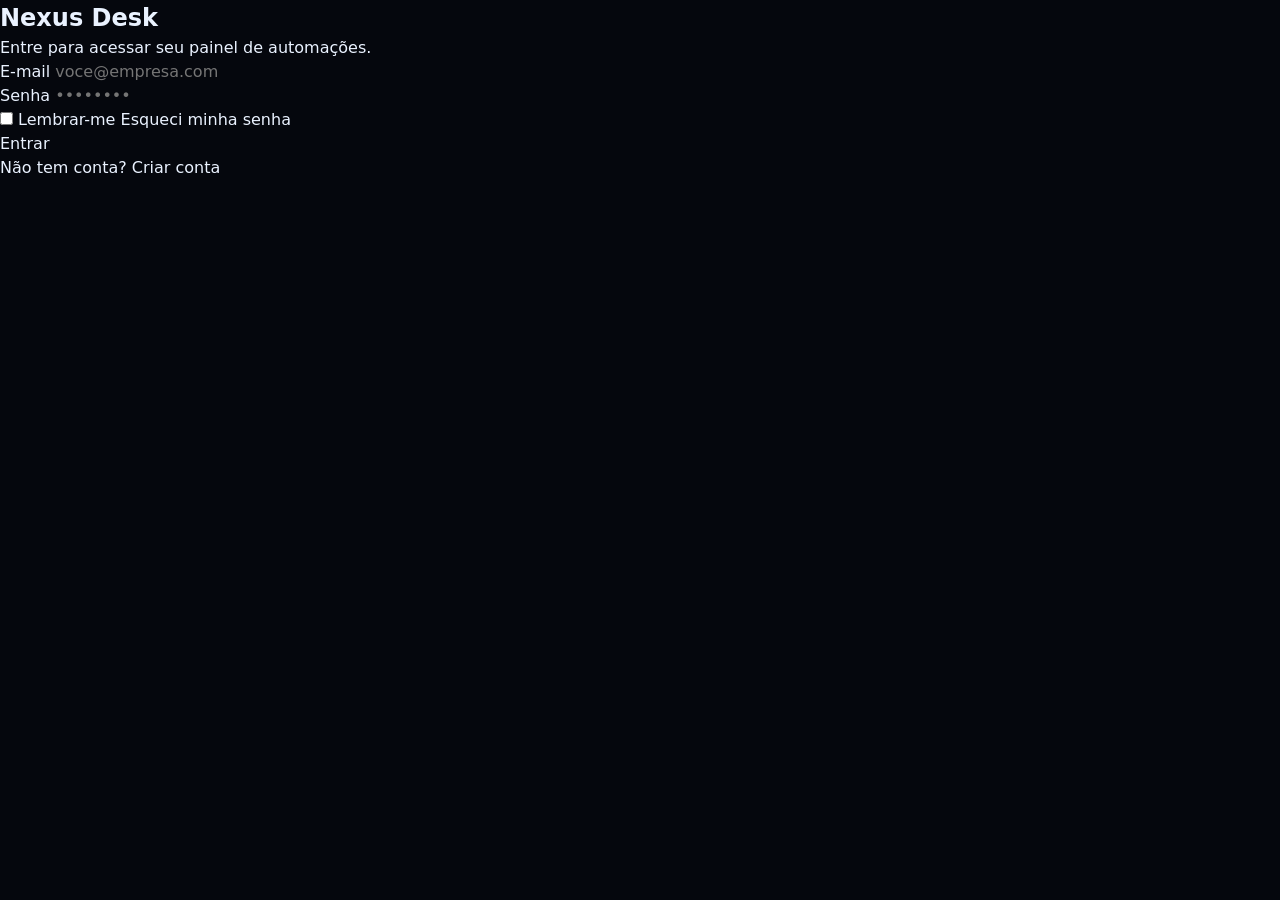
==== dashboard.html @ 1d1945b3 "feat: estrutura base do projeto Nexus Desk (Prompt 1) Cria o esqueleto do projeto com HTML5, CSS3 e " ====
<!DOCTYPE html>
<html lang="pt-BR" data-theme="dark">
<head>
  <meta charset="UTF-8">
  <meta name="viewport" content="width=device-width, initial-scale=1.0">
  <meta name="description" content="Nexus Desk — painel de automações.">
  <title>Nexus Desk — Dashboard</title>

  <link rel="icon" href="assets/icons/favicon.svg" type="image/svg+xml">
  <link rel="stylesheet" href="css/style.css">
  <link rel="stylesheet" href="css/components.css">
  <link rel="stylesheet" href="css/dashboard.css">
</head>
<body class="page page--dashboard">

  <div class="layout">

    <aside class="sidebar" id="sidebar" aria-label="Navegação principal">
      <div class="sidebar__brand">Nexus Desk</div>
      <nav class="sidebar__nav">
        <ul>
          <li><a class="sidebar__link is-active" href="dashboard.html">Automações</a></li>
          <li><a class="sidebar__link" href="#">Execuções</a></li>
          <li><a class="sidebar__link" href="#">Integrações</a></li>
          <li><a class="sidebar__link" href="#">Configurações</a></li>
        </ul>
      </nav>
    </aside>

    <div class="layout__main">

      <header class="header">
        <button class="header__toggle" id="sidebar-toggle" type="button"
                aria-controls="sidebar" aria-expanded="true">Menu</button>
        <input class="header__search" type="search" id="global-search"
               placeholder="Buscar automações…" aria-label="Busca global">
        <div class="header__user">
          <span id="current-user" class="header__email">—</span>
          <button class="button" id="logout-button" type="button">Sair</button>
        </div>
      </header>

      <main class="content">
        <h1 class="content__title">Minhas automações</h1>
        <section class="grid" id="automations-grid" aria-live="polite">
          <!-- Cards de automação: renderizados a partir do Prompt 3/4. -->
        </section>
      </main>

      <button class="fab" id="new-automation" type="button"
              aria-label="Nova automação">+</button>

    </div>
  </div>

  <script src="js/storage.js"></script>
  <script src="js/auth.js"></script>
  <script src="js/router.js"></script>
  <script src="js/app.js"></script>
  <script src="js/dashboard.js"></script>
</body>
</html>
---- css/style.css ----
/* ==========================================================================
   Nexus Desk — style.css
   Base global: (1) CSS Reset  (2) Variáveis Globais
   ATENÇÃO: este arquivo NÃO contém estilos de componentes ou de layout.
   O design das telas vive em css/login.css e css/dashboard.css.
   ========================================================================== */

/* ==========================================================================
   1. CSS RESET
   ========================================================================== */

*,
*::before,
*::after {
  box-sizing: border-box;
  margin: 0;
  padding: 0;
}

html {
  -webkit-text-size-adjust: 100%;
  text-size-adjust: 100%;
  scroll-behavior: smooth;
}

body {
  min-height: 100vh;
  line-height: 1.5;
  -webkit-font-smoothing: antialiased;
  -moz-osx-font-smoothing: grayscale;
}

img,
picture,
video,
canvas,
svg {
  display: block;
  max-width: 100%;
}

input,
button,
textarea,
select {
  font: inherit;
  color: inherit;
  background: none;
  border: none;
}

button {
  cursor: pointer;
}

a {
  color: inherit;
  text-decoration: none;
}

ul,
ol {
  list-style: none;
}

h1,
h2,
h3,
h4,
h5,
h6,
p {
  overflow-wrap: break-word;
}

table {
  border-collapse: collapse;
  border-spacing: 0;
}

:focus-visible {
  outline: 2px solid var(--color-neon);
  outline-offset: 2px;
}

[hidden] {
  display: none !important;
}

@media (prefers-reduced-motion: reduce) {
  *,
  *::before,
  *::after {
    animation-duration: 0.01ms !important;
    animation-iteration-count: 1 !important;
    transition-duration: 0.01ms !important;
    scroll-behavior: auto !important;
  }
}

/* ==========================================================================
   2. VARIÁVEIS GLOBAIS (Design Tokens)
   ========================================================================== */

:root {
  /* ---- Paleta: superfícies (tema dark padrão) ---- */
  --color-bg: #05070d;
  --color-bg-alt: #0a0e1a;
  --color-surface: #101728;
  --color-surface-alt: #16203a;
  --color-overlay: rgba(5, 7, 13, 0.72);

  /* ---- Paleta: glassmorphism ---- */
  --glass-bg: rgba(255, 255, 255, 0.06);
  --glass-bg-strong: rgba(255, 255, 255, 0.1);
  --glass-border: rgba(255, 255, 255, 0.14);
  --glass-blur: 16px;

  /* ---- Paleta: neon / acentos ---- */
  --color-neon: #00f0ff;
  --color-neon-soft: rgba(0, 240, 255, 0.16);
  --color-neon-strong: #33f5ff;
  --color-accent: #7b5cff;
  --color-accent-soft: rgba(123, 92, 255, 0.18);

  /* ---- Paleta: estados semânticos ---- */
  --color-success: #22e39a;
  --color-warning: #ffb547;
  --color-danger: #ff4d6d;
  --color-info: #4da3ff;

  /* ---- Paleta: texto ---- */
  --color-text: #eaf2ff;
  --color-text-muted: #9aa8c7;
  --color-text-inverse: #05070d;

  /* ---- Bordas e divisores ---- */
  --color-border: rgba(154, 168, 199, 0.18);
  --color-border-strong: rgba(154, 168, 199, 0.32);

  /* ---- Gradientes ---- */
  --gradient-neon: linear-gradient(135deg, var(--color-neon) 0%, var(--color-accent) 100%);
  --gradient-surface: linear-gradient(160deg, rgba(255, 255, 255, 0.08) 0%, rgba(255, 255, 255, 0.02) 100%);

  /* ---- Tipografia ---- */
  --font-sans: "Inter", "Segoe UI", system-ui, -apple-system, sans-serif;
  --font-display: "Orbitron", "Inter", system-ui, sans-serif;
  --font-mono: "JetBrains Mono", "SFMono-Regular", Consolas, monospace;

  --fs-xs: 0.75rem;    /* 12px */
  --fs-sm: 0.875rem;   /* 14px */
  --fs-md: 1rem;       /* 16px */
  --fs-lg: 1.125rem;   /* 18px */
  --fs-xl: 1.5rem;     /* 24px */
  --fs-2xl: 2rem;      /* 32px */
  --fs-3xl: 2.5rem;    /* 40px */

  --fw-regular: 400;
  --fw-medium: 500;
  --fw-semibold: 600;
  --fw-bold: 700;

  --lh-tight: 1.2;
  --lh-base: 1.5;
  --lh-loose: 1.75;
  --ls-wide: 0.08em;

  /* ---- Espaçamentos (escala base 4px) ---- */
  --space-3xs: 0.25rem;  /* 4px  */
  --space-2xs: 0.5rem;   /* 8px  */
  --space-xs: 0.75rem;   /* 12px */
  --space-sm: 1rem;      /* 16px */
  --space-md: 1.5rem;    /* 24px */
  --space-lg: 2rem;      /* 32px */
  --space-xl: 3rem;      /* 48px */
  --space-2xl: 4rem;     /* 64px */

  /* ---- Raios ---- */
  --radius-sm: 6px;
  --radius-md: 12px;
  --radius-lg: 20px;
  --radius-pill: 999px;

  /* ---- Sombras e brilhos ---- */
  --shadow-sm: 0 2px 8px rgba(0, 0, 0, 0.3);
  --shadow-md: 0 8px 24px rgba(0, 0, 0, 0.4);
  --shadow-lg: 0 20px 50px rgba(0, 0, 0, 0.5);
  --glow-neon: 0 0 12px rgba(0, 240, 255, 0.45), 0 0 32px rgba(0, 240, 255, 0.2);
  --glow-accent: 0 0 12px rgba(123, 92, 255, 0.45);

  /* ---- Transições ---- */
  --ease-out: cubic-bezier(0.22, 1, 0.36, 1);
  --ease-in-out: cubic-bezier(0.65, 0, 0.35, 1);
  --transition-fast: 120ms var(--ease-out);
  --transition-base: 240ms var(--ease-out);
  --transition-slow: 420ms var(--ease-in-out);

  /* ---- Layout ---- */
  --container-max: 1440px;
  --sidebar-width: 260px;
  --sidebar-width-collapsed: 76px;
  --header-height: 68px;

  /* ---- Camadas (z-index) ---- */
  --z-base: 1;
  --z-sticky: 100;
  --z-header: 200;
  --z-sidebar: 300;
  --z-fab: 400;
  --z-modal: 500;
  --z-toast: 600;

  /* ---- Breakpoints (referência para media queries) ---- */
  --bp-sm: 480px;
  --bp-md: 768px;
  --bp-lg: 1024px;
  --bp-xl: 1280px;
}

/* Tokens sobrescritos pelo tema claro (implementado no Prompt 5). */
:root[data-theme="light"] {
  --color-bg: #eef2fa;
  --color-bg-alt: #ffffff;
  --color-surface: #ffffff;
  --color-surface-alt: #f4f7fd;
  --color-overlay: rgba(20, 26, 40, 0.35);

  --glass-bg: rgba(255, 255, 255, 0.62);
  --glass-bg-strong: rgba(255, 255, 255, 0.8);
  --glass-border: rgba(20, 26, 40, 0.1);

  --color-neon: #0090a8;
  --color-neon-soft: rgba(0, 144, 168, 0.14);

  --color-text: #131a2b;
  --color-text-muted: #5b6780;
  --color-text-inverse: #ffffff;

  --color-border: rgba(19, 26, 43, 0.14);
  --color-border-strong: rgba(19, 26, 43, 0.26);

  --shadow-sm: 0 2px 8px rgba(19, 26, 43, 0.08);
  --shadow-md: 0 8px 24px rgba(19, 26, 43, 0.12);
  --shadow-lg: 0 20px 50px rgba(19, 26, 43, 0.16);
  --glow-neon: 0 0 12px rgba(0, 144, 168, 0.3);
}

/* Aplicação mínima dos tokens ao documento (sem design de componentes). */
body {
  font-family: var(--font-sans);
  font-size: var(--fs-md);
  line-height: var(--lh-base);
  color: var(--color-text);
  background-color: var(--color-bg);
}
---- css/components.css ----
/* ==========================================================================
   Nexus Desk — components.css
   Componentes reutilizáveis entre telas (botões, inputs, modais, toasts,
   skeletons). Placeholder: preenchido a partir do Prompt 4/5.
   ========================================================================== */
---- css/dashboard.css ----
/* ==========================================================================
   Nexus Desk — dashboard.css
   Estilos exclusivos do dashboard (sidebar, header, grid de cards, FAB).
   Placeholder: o layout premium será implementado no Prompt 3.
   ========================================================================== */
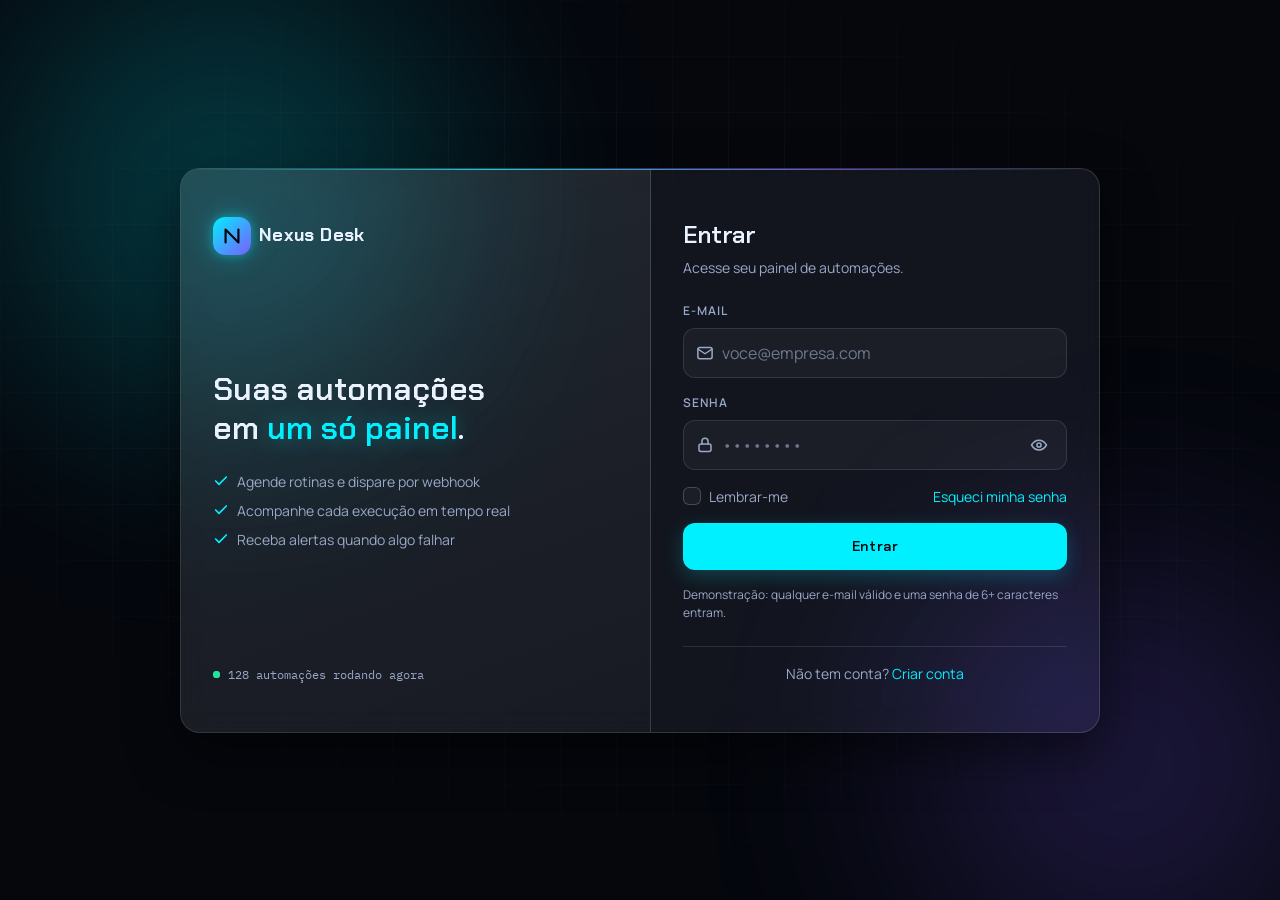
==== commit 7f89d124: "feat: tela de login futurista com glassmorphism e validacao (Prompt 2) Implementa a tela de login co" ====
--- a/dashboard.html
+++ b/dashboard.html
@@ -7,6 +7,10 @@
   <title>Nexus Desk — Dashboard</title>
 
   <link rel="icon" href="assets/icons/favicon.svg" type="image/svg+xml">
+  <link rel="preconnect" href="https://fonts.googleapis.com">
+  <link rel="preconnect" href="https://fonts.gstatic.com" crossorigin>
+  <link rel="stylesheet"
+        href="https://fonts.googleapis.com/css2?family=Chakra+Petch:wght@500;600;700&family=IBM+Plex+Mono:wght@400;500&family=Manrope:wght@400;500;600;700&display=swap">
   <link rel="stylesheet" href="css/style.css">
   <link rel="stylesheet" href="css/components.css">
   <link rel="stylesheet" href="css/dashboard.css">
--- a/css/style.css
+++ b/css/style.css
@@ -143,9 +143,9 @@
   --gradient-surface: linear-gradient(160deg, rgba(255, 255, 255, 0.08) 0%, rgba(255, 255, 255, 0.02) 100%);
 
   /* ---- Tipografia ---- */
-  --font-sans: "Inter", "Segoe UI", system-ui, -apple-system, sans-serif;
-  --font-display: "Orbitron", "Inter", system-ui, sans-serif;
-  --font-mono: "JetBrains Mono", "SFMono-Regular", Consolas, monospace;
+  --font-sans: "Manrope", "Segoe UI", system-ui, -apple-system, sans-serif;
+  --font-display: "Chakra Petch", "Manrope", system-ui, sans-serif;
+  --font-mono: "IBM Plex Mono", "SFMono-Regular", Consolas, monospace;
 
   --fs-xs: 0.75rem;    /* 12px */
   --fs-sm: 0.875rem;   /* 14px */
--- a/css/components.css
+++ b/css/components.css
@@ -1,5 +1,364 @@
 /* ==========================================================================
    Nexus Desk — components.css
-   Componentes reutilizáveis entre telas (botões, inputs, modais, toasts,
-   skeletons). Placeholder: preenchido a partir do Prompt 4/5.
-   ========================================================================== */
+   Componentes reutilizáveis entre as telas. Consome apenas as variáveis
+   declaradas em style.css — nenhum valor mágico aqui.
+   ========================================================================== */
+
+/* ==========================================================================
+   Campo de formulário (.field)
+   ========================================================================== */
+
+.field {
+  display: flex;
+  flex-direction: column;
+  gap: var(--space-2xs);
+}
+
+.field__label {
+  font-size: var(--fs-xs);
+  font-weight: var(--fw-semibold);
+  letter-spacing: var(--ls-wide);
+  text-transform: uppercase;
+  color: var(--color-text-muted);
+}
+
+/* Moldura que agrupa ícone + input + ação (ex.: mostrar senha). */
+.field__control {
+  position: relative;
+  display: flex;
+  align-items: center;
+  gap: var(--space-2xs);
+  padding: 0 var(--space-xs);
+  background: rgba(255, 255, 255, 0.04);
+  border: 1px solid var(--color-border);
+  border-radius: var(--radius-md);
+  transition: border-color var(--transition-base), box-shadow var(--transition-base),
+    background-color var(--transition-base);
+}
+
+.field__control:hover {
+  border-color: var(--color-border-strong);
+}
+
+.field__control:focus-within {
+  background: rgba(0, 240, 255, 0.05);
+  border-color: var(--color-neon);
+  box-shadow: 0 0 0 3px var(--color-neon-soft), var(--glow-neon);
+}
+
+.field__icon {
+  flex-shrink: 0;
+  width: 18px;
+  height: 18px;
+  color: var(--color-text-muted);
+  transition: color var(--transition-base);
+}
+
+.field__control:focus-within .field__icon {
+  color: var(--color-neon);
+}
+
+.field__input {
+  flex: 1;
+  min-width: 0;
+  padding: var(--space-xs) 0;
+  font-size: var(--fs-md);
+  color: var(--color-text);
+}
+
+.field__input::placeholder {
+  color: var(--color-text-muted);
+  opacity: 0.65;
+}
+
+/* O anel de foco vive na moldura, não no input. */
+.field__input:focus-visible {
+  outline: none;
+}
+
+/* Remove o ícone nativo de "revelar senha" do Edge, que duplicaria o nosso. */
+.field__input::-ms-reveal {
+  display: none;
+}
+
+/* Botão de ação dentro do campo (mostrar/ocultar senha). */
+.field__action {
+  flex-shrink: 0;
+  display: grid;
+  place-items: center;
+  width: 30px;
+  height: 30px;
+  border-radius: var(--radius-sm);
+  color: var(--color-text-muted);
+  transition: color var(--transition-fast), background-color var(--transition-fast);
+}
+
+.field__action:hover {
+  color: var(--color-neon);
+  background: var(--color-neon-soft);
+}
+
+.field__action svg {
+  width: 18px;
+  height: 18px;
+}
+
+/* Estado de erro */
+.field--invalid .field__control {
+  border-color: var(--color-danger);
+}
+
+.field--invalid .field__control:focus-within {
+  background: rgba(255, 77, 109, 0.06);
+  box-shadow: 0 0 0 3px rgba(255, 77, 109, 0.18);
+}
+
+.field--invalid .field__icon {
+  color: var(--color-danger);
+}
+
+.field__error {
+  display: flex;
+  align-items: center;
+  gap: var(--space-3xs);
+  min-height: 1.1rem;
+  font-size: var(--fs-xs);
+  color: var(--color-danger);
+}
+
+.field__error:empty {
+  display: none;
+}
+
+/* ==========================================================================
+   Botão (.button)
+   ========================================================================== */
+
+.button {
+  position: relative;
+  display: inline-flex;
+  align-items: center;
+  justify-content: center;
+  gap: var(--space-2xs);
+  padding: var(--space-xs) var(--space-md);
+  font-family: var(--font-display);
+  font-size: var(--fs-sm);
+  font-weight: var(--fw-semibold);
+  letter-spacing: 0.04em;
+  color: var(--color-text);
+  border: 1px solid var(--color-border-strong);
+  border-radius: var(--radius-md);
+  overflow: hidden;
+  transition: transform var(--transition-fast), border-color var(--transition-base),
+    box-shadow var(--transition-base), background-color var(--transition-base);
+}
+
+.button:hover {
+  border-color: var(--color-neon);
+}
+
+.button:active {
+  transform: translateY(1px);
+}
+
+.button[disabled] {
+  cursor: not-allowed;
+  opacity: 0.75;
+}
+
+/* Variante primária: preenchida em neon, com brilho e varredura no hover. */
+.button--primary {
+  color: var(--color-text-inverse);
+  background: var(--color-neon);
+  border-color: transparent;
+  box-shadow: 0 6px 20px rgba(0, 240, 255, 0.22);
+}
+
+.button--primary:hover:not([disabled]) {
+  background: var(--color-neon-strong);
+  box-shadow: var(--glow-neon), 0 10px 28px rgba(0, 240, 255, 0.3);
+  transform: translateY(-1px);
+}
+
+.button--primary:active:not([disabled]) {
+  transform: translateY(0);
+}
+
+/* Varredura de luz que cruza o botão no hover. */
+.button--primary::after {
+  content: "";
+  position: absolute;
+  inset: 0 auto 0 -60%;
+  width: 45%;
+  background: linear-gradient(100deg, transparent, rgba(255, 255, 255, 0.55), transparent);
+  transform: skewX(-18deg);
+  opacity: 0;
+  transition: none;
+}
+
+.button--primary:hover:not([disabled])::after {
+  animation: button-sheen 700ms var(--ease-out);
+}
+
+@keyframes button-sheen {
+  from {
+    left: -60%;
+    opacity: 0.9;
+  }
+  to {
+    left: 120%;
+    opacity: 0;
+  }
+}
+
+.button--block {
+  width: 100%;
+}
+
+/* Estado de carregamento: troca o rótulo pelo spinner. */
+.button__spinner {
+  display: none;
+  width: 16px;
+  height: 16px;
+  border: 2px solid rgba(5, 7, 13, 0.28);
+  border-top-color: currentColor;
+  border-radius: 50%;
+  animation: spin 700ms linear infinite;
+}
+
+.button.is-loading .button__spinner {
+  display: block;
+}
+
+@keyframes spin {
+  to {
+    transform: rotate(360deg);
+  }
+}
+
+/* ==========================================================================
+   Checkbox (.checkbox)
+   ========================================================================== */
+
+.checkbox {
+  display: inline-flex;
+  align-items: center;
+  gap: var(--space-2xs);
+  font-size: var(--fs-sm);
+  color: var(--color-text-muted);
+  cursor: pointer;
+  user-select: none;
+  transition: color var(--transition-fast);
+}
+
+.checkbox:hover {
+  color: var(--color-text);
+}
+
+/* Input nativo escondido, mas ainda focável e acessível. */
+.checkbox input {
+  position: absolute;
+  opacity: 0;
+  width: 0;
+  height: 0;
+}
+
+.checkbox__box {
+  position: relative;
+  flex-shrink: 0;
+  display: grid;
+  place-items: center;
+  width: 18px;
+  height: 18px;
+  border: 1px solid var(--color-border-strong);
+  border-radius: var(--radius-sm);
+  background: rgba(255, 255, 255, 0.04);
+  transition: background-color var(--transition-fast), border-color var(--transition-fast),
+    box-shadow var(--transition-fast);
+}
+
+.checkbox__box::after {
+  content: "";
+  width: 9px;
+  height: 5px;
+  border-left: 2px solid var(--color-text-inverse);
+  border-bottom: 2px solid var(--color-text-inverse);
+  transform: rotate(-45deg) scale(0.4);
+  opacity: 0;
+  transition: opacity var(--transition-fast), transform var(--transition-fast);
+}
+
+.checkbox input:checked + .checkbox__box {
+  background: var(--color-neon);
+  border-color: var(--color-neon);
+  box-shadow: var(--glow-neon);
+}
+
+.checkbox input:checked + .checkbox__box::after {
+  opacity: 1;
+  transform: rotate(-45deg) scale(1);
+}
+
+.checkbox input:focus-visible + .checkbox__box {
+  outline: 2px solid var(--color-neon);
+  outline-offset: 2px;
+}
+
+/* ==========================================================================
+   Link (.link)
+   ========================================================================== */
+
+.link {
+  position: relative;
+  font-size: var(--fs-sm);
+  color: var(--color-neon);
+  transition: color var(--transition-fast), text-shadow var(--transition-fast);
+}
+
+.link::after {
+  content: "";
+  position: absolute;
+  left: 0;
+  right: 0;
+  bottom: -2px;
+  height: 1px;
+  background: currentColor;
+  transform: scaleX(0);
+  transform-origin: left;
+  transition: transform var(--transition-base);
+}
+
+.link:hover {
+  color: var(--color-neon-strong);
+  text-shadow: 0 0 10px rgba(0, 240, 255, 0.45);
+}
+
+.link:hover::after {
+  transform: scaleX(1);
+}
+
+/* ==========================================================================
+   Alerta inline (.alert) — usado no feedback do login
+   ========================================================================== */
+
+.alert {
+  display: flex;
+  align-items: center;
+  gap: var(--space-2xs);
+  padding: var(--space-2xs) var(--space-xs);
+  font-size: var(--fs-sm);
+  border: 1px solid transparent;
+  border-radius: var(--radius-md);
+}
+
+.alert--success {
+  color: var(--color-success);
+  background: rgba(34, 227, 154, 0.1);
+  border-color: rgba(34, 227, 154, 0.35);
+}
+
+.alert--error {
+  color: var(--color-danger);
+  background: rgba(255, 77, 109, 0.1);
+  border-color: rgba(255, 77, 109, 0.35);
+}
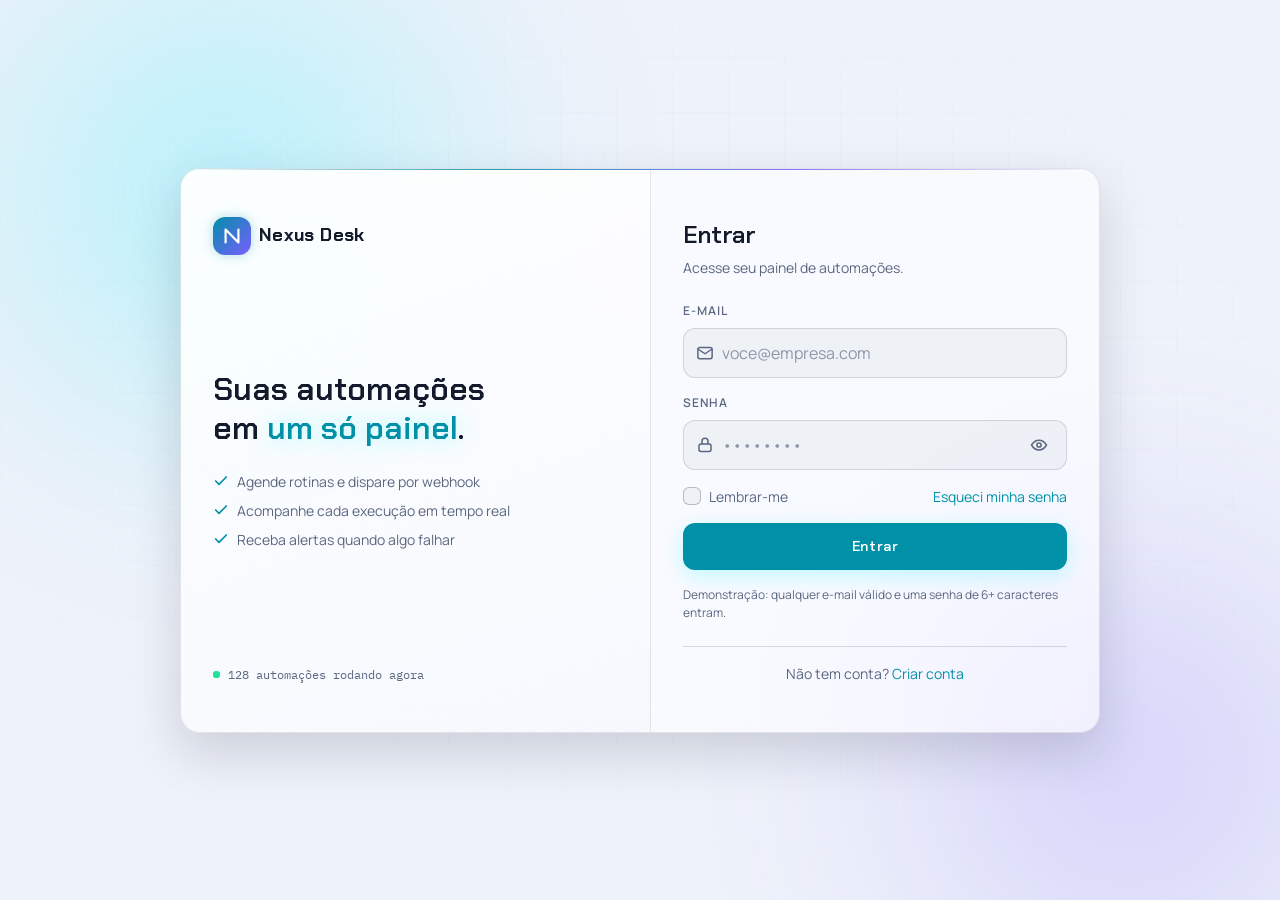
==== commit ca2a4613: "feat: drag and drop, toasts, tema claro/escuro e modulos (Prompt 5) Drag & Drop - Cards reordenaveis" ====
--- a/dashboard.html
+++ b/dashboard.html
@@ -17,50 +17,293 @@
 </head>
 <body class="page page--dashboard">
 
-  <div class="layout">
-
+  <div class="aurora" aria-hidden="true">
+    <span class="aurora__orb aurora__orb--cyan"></span>
+    <span class="aurora__orb aurora__orb--violet"></span>
+    <div class="aurora__grid"></div>
+  </div>
+
+  <div class="layout" id="layout">
+
+    <!-- Véu que escurece o conteúdo quando o drawer abre no celular -->
+    <div class="scrim" id="scrim" hidden></div>
+
+    <!-- ==================================================================
+         Sidebar
+         ================================================================== -->
     <aside class="sidebar" id="sidebar" aria-label="Navegação principal">
-      <div class="sidebar__brand">Nexus Desk</div>
+
+      <div class="sidebar__top">
+        <a class="sidebar__brand" href="dashboard.html">
+          <span class="brand__mark" aria-hidden="true">
+            <svg viewBox="0 0 24 24" fill="none" stroke="currentColor" stroke-width="2.4"
+                 stroke-linecap="round" stroke-linejoin="round">
+              <path d="M5 19V5l14 14V5"></path>
+            </svg>
+          </span>
+          <span class="brand__name sidebar__label">Nexus Desk</span>
+        </a>
+        <button class="icon-button sidebar__collapse" id="sidebar-toggle" type="button"
+                aria-controls="sidebar" aria-expanded="true" aria-label="Recolher menu">
+          <svg viewBox="0 0 24 24" fill="none" stroke="currentColor" stroke-width="2"
+               stroke-linecap="round" stroke-linejoin="round" aria-hidden="true">
+            <path d="m14 6-6 6 6 6"></path>
+          </svg>
+        </button>
+      </div>
+
       <nav class="sidebar__nav">
-        <ul>
-          <li><a class="sidebar__link is-active" href="dashboard.html">Automações</a></li>
-          <li><a class="sidebar__link" href="#">Execuções</a></li>
-          <li><a class="sidebar__link" href="#">Integrações</a></li>
-          <li><a class="sidebar__link" href="#">Configurações</a></li>
-        </ul>
+        <p class="sidebar__section">Operação</p>
+
+        <a class="sidebar__link is-active" href="dashboard.html"
+           data-tooltip="Automações" aria-current="page">
+          <svg viewBox="0 0 24 24" fill="none" stroke="currentColor" stroke-width="2"
+               stroke-linecap="round" stroke-linejoin="round" aria-hidden="true">
+            <path d="M13 2 4.5 13H11l-1 9 8.5-11H12l1-9Z"></path>
+          </svg>
+          <span class="sidebar__label">Automações</span>
+        </a>
+
+        <a class="sidebar__link" href="#" data-tooltip="Execuções">
+          <svg viewBox="0 0 24 24" fill="none" stroke="currentColor" stroke-width="2"
+               stroke-linecap="round" stroke-linejoin="round" aria-hidden="true">
+            <circle cx="12" cy="12" r="9"></circle>
+            <path d="M12 7v5l3.5 2"></path>
+          </svg>
+          <span class="sidebar__label">Execuções</span>
+        </a>
+
+        <a class="sidebar__link" href="#" data-tooltip="Integrações">
+          <svg viewBox="0 0 24 24" fill="none" stroke="currentColor" stroke-width="2"
+               stroke-linecap="round" stroke-linejoin="round" aria-hidden="true">
+            <path d="M9 3v6M15 3v6"></path>
+            <path d="M5.5 9h13v4a6.5 6.5 0 0 1-13 0V9Z"></path>
+            <path d="M12 19.5V22"></path>
+          </svg>
+          <span class="sidebar__label">Integrações</span>
+        </a>
+
+        <a class="sidebar__link" href="#" data-tooltip="Relatórios">
+          <svg viewBox="0 0 24 24" fill="none" stroke="currentColor" stroke-width="2"
+               stroke-linecap="round" stroke-linejoin="round" aria-hidden="true">
+            <path d="M4 20h16"></path>
+            <path d="M7 20v-7M12 20V5M17 20v-10"></path>
+          </svg>
+          <span class="sidebar__label">Relatórios</span>
+        </a>
+
+        <p class="sidebar__section">Conta</p>
+
+        <a class="sidebar__link" href="#" data-tooltip="Equipe">
+          <svg viewBox="0 0 24 24" fill="none" stroke="currentColor" stroke-width="2"
+               stroke-linecap="round" stroke-linejoin="round" aria-hidden="true">
+            <circle cx="9" cy="8" r="3.2"></circle>
+            <path d="M3.5 19a5.5 5.5 0 0 1 11 0"></path>
+            <path d="M16 5.5a3.2 3.2 0 0 1 0 6"></path>
+            <path d="M17.5 14.2a5.5 5.5 0 0 1 3 4.8"></path>
+          </svg>
+          <span class="sidebar__label">Equipe</span>
+        </a>
+
+        <a class="sidebar__link" href="#" data-tooltip="Configurações">
+          <svg viewBox="0 0 24 24" fill="none" stroke="currentColor" stroke-width="2"
+               stroke-linecap="round" stroke-linejoin="round" aria-hidden="true">
+            <circle cx="12" cy="12" r="3"></circle>
+            <path d="M19.4 15a1.6 1.6 0 0 0 .3 1.8l.1.1a2 2 0 1 1-2.8 2.8l-.1-.1a1.6 1.6 0 0 0-2.7 1.1V21a2 2 0 1 1-4 0v-.1A1.6 1.6 0 0 0 7.5 19.4l-.1.1a2 2 0 1 1-2.8-2.8l.1-.1A1.6 1.6 0 0 0 3 14.6a2 2 0 1 1 0-4h.1A1.6 1.6 0 0 0 4.6 7.5l-.1-.1a2 2 0 1 1 2.8-2.8l.1.1A1.6 1.6 0 0 0 10 3.6V3a2 2 0 1 1 4 0v.1a1.6 1.6 0 0 0 2.6 1.1l.1-.1a2 2 0 1 1 2.8 2.8l-.1.1a1.6 1.6 0 0 0 1.1 2.7H21a2 2 0 1 1 0 4h-.1a1.6 1.6 0 0 0-1.5 1.3Z"></path>
+          </svg>
+          <span class="sidebar__label">Configurações</span>
+        </a>
       </nav>
+
+      <div class="sidebar__footer">
+        <div class="sidebar__usage">
+          <span>Execuções este mês</span>
+          <strong>2.480 / 5.000</strong>
+          <div class="meter" role="img" aria-label="50% da cota mensal usada">
+            <div class="meter__fill" style="width: 50%"></div>
+          </div>
+        </div>
+      </div>
     </aside>
 
+    <!-- ==================================================================
+         Área principal
+         ================================================================== -->
     <div class="layout__main">
 
       <header class="header">
-        <button class="header__toggle" id="sidebar-toggle" type="button"
-                aria-controls="sidebar" aria-expanded="true">Menu</button>
-        <input class="header__search" type="search" id="global-search"
-               placeholder="Buscar automações…" aria-label="Busca global">
-        <div class="header__user">
-          <span id="current-user" class="header__email">—</span>
-          <button class="button" id="logout-button" type="button">Sair</button>
+
+        <button class="icon-button header__drawer-toggle" id="drawer-toggle" type="button"
+                aria-controls="sidebar" aria-expanded="false" aria-label="Abrir menu">
+          <svg viewBox="0 0 24 24" fill="none" stroke="currentColor" stroke-width="2"
+               stroke-linecap="round" aria-hidden="true">
+            <path d="M4 7h16M4 12h16M4 17h16"></path>
+          </svg>
+        </button>
+
+        <div class="search">
+          <svg viewBox="0 0 24 24" fill="none" stroke="currentColor" stroke-width="2"
+               stroke-linecap="round" aria-hidden="true">
+            <circle cx="11" cy="11" r="6.5"></circle>
+            <path d="m16 16 4.5 4.5"></path>
+          </svg>
+          <input type="search" id="global-search" placeholder="Buscar automações…"
+                 aria-label="Buscar automações" autocomplete="off">
+          <kbd class="search__hint">/</kbd>
+        </div>
+
+        <div class="header__actions">
+
+          <!-- Tema claro / escuro -->
+          <button class="icon-button theme-toggle" type="button" id="theme-toggle"
+                  aria-pressed="false" aria-label="Usar tema claro">
+            <svg class="theme-toggle__moon" viewBox="0 0 24 24" fill="none" stroke="currentColor"
+                 stroke-width="2" stroke-linecap="round" stroke-linejoin="round" aria-hidden="true">
+              <path d="M20 14.5A8.5 8.5 0 0 1 9.5 4a8.5 8.5 0 1 0 10.5 10.5Z"></path>
+            </svg>
+            <svg class="theme-toggle__sun" viewBox="0 0 24 24" fill="none" stroke="currentColor"
+                 stroke-width="2" stroke-linecap="round" stroke-linejoin="round" aria-hidden="true">
+              <circle cx="12" cy="12" r="4"></circle>
+              <path d="M12 3v2M12 19v2M3 12h2M19 12h2M5.6 5.6l1.4 1.4M17 17l1.4 1.4M18.4 5.6 17 7M7 17l-1.4 1.4"></path>
+            </svg>
+          </button>
+
+          <!-- Notificações -->
+          <div class="dropdown" data-dropdown>
+            <button class="icon-button" type="button" id="notifications-toggle"
+                    aria-expanded="false" aria-haspopup="true" aria-label="Notificações"
+                    data-dropdown-toggle>
+              <svg viewBox="0 0 24 24" fill="none" stroke="currentColor" stroke-width="2"
+                   stroke-linecap="round" stroke-linejoin="round" aria-hidden="true">
+                <path d="M18 8.5a6 6 0 1 0-12 0c0 5-2 6.5-2 6.5h16s-2-1.5-2-6.5Z"></path>
+                <path d="M10.5 19a1.8 1.8 0 0 0 3 0"></path>
+              </svg>
+              <span class="icon-button__badge">3</span>
+            </button>
+
+            <div class="dropdown__panel" data-dropdown-panel hidden>
+              <div class="dropdown__header">
+                <span>Notificações</span>
+                <span class="badge badge--danger">3 novas</span>
+              </div>
+              <div class="notification">
+                <span class="notification__dot notification__dot--danger" aria-hidden="true"></span>
+                <span class="notification__text">“Alerta de falha” terminou com erro</span>
+                <span class="notification__time">há 12 min</span>
+              </div>
+              <div class="notification">
+                <span class="notification__dot notification__dot--success" aria-hidden="true"></span>
+                <span class="notification__text">“Backup diário” concluiu em 47 s</span>
+                <span class="notification__time">há 3 h</span>
+              </div>
+              <div class="notification">
+                <span class="notification__dot" aria-hidden="true"></span>
+                <span class="notification__text">Nova integração disponível: Notion</span>
+                <span class="notification__time">ontem</span>
+              </div>
+              <div class="dropdown__divider"></div>
+              <button class="dropdown__item" type="button">Ver todas as notificações</button>
+            </div>
+          </div>
+
+          <!-- Perfil -->
+          <div class="dropdown" data-dropdown>
+            <button class="profile" type="button" id="profile-toggle"
+                    aria-expanded="false" aria-haspopup="true" data-dropdown-toggle>
+              <span class="avatar" id="user-initial" aria-hidden="true">N</span>
+              <span class="profile__name" id="current-user">—</span>
+              <svg class="profile__caret" viewBox="0 0 24 24" fill="none" stroke="currentColor"
+                   stroke-width="2" stroke-linecap="round" stroke-linejoin="round" aria-hidden="true">
+                <path d="m6 9 6 6 6-6"></path>
+              </svg>
+            </button>
+
+            <div class="dropdown__panel" data-dropdown-panel hidden>
+              <div class="dropdown__header">Minha conta</div>
+              <button class="dropdown__item" type="button">
+                <svg viewBox="0 0 24 24" fill="none" stroke="currentColor" stroke-width="2"
+                     stroke-linecap="round" stroke-linejoin="round" aria-hidden="true">
+                  <circle cx="12" cy="8" r="3.5"></circle>
+                  <path d="M5 20a7 7 0 0 1 14 0"></path>
+                </svg>
+                Perfil
+              </button>
+              <button class="dropdown__item" type="button">
+                <svg viewBox="0 0 24 24" fill="none" stroke="currentColor" stroke-width="2"
+                     stroke-linecap="round" stroke-linejoin="round" aria-hidden="true">
+                  <circle cx="12" cy="12" r="3"></circle>
+                  <path d="M12 3v3M12 18v3M3 12h3M18 12h3M5.6 5.6l2.1 2.1M16.3 16.3l2.1 2.1M18.4 5.6l-2.1 2.1M7.7 16.3l-2.1 2.1"></path>
+                </svg>
+                Preferências
+              </button>
+              <div class="dropdown__divider"></div>
+              <button class="dropdown__item dropdown__item--danger" type="button" id="logout-button">
+                <svg viewBox="0 0 24 24" fill="none" stroke="currentColor" stroke-width="2"
+                     stroke-linecap="round" stroke-linejoin="round" aria-hidden="true">
+                  <path d="M15 17l5-5-5-5"></path>
+                  <path d="M20 12H9"></path>
+                  <path d="M12 20H6a2 2 0 0 1-2-2V6a2 2 0 0 1 2-2h6"></path>
+                </svg>
+                Sair
+              </button>
+            </div>
+          </div>
+
         </div>
       </header>
 
+      <!-- ================================================================
+           Conteúdo
+           ================================================================ -->
       <main class="content">
-        <h1 class="content__title">Minhas automações</h1>
-        <section class="grid" id="automations-grid" aria-live="polite">
-          <!-- Cards de automação: renderizados a partir do Prompt 3/4. -->
+
+        <div class="content__head">
+          <div>
+            <h1 class="content__title">Minhas automações</h1>
+            <p class="content__subtitle">4 automações configuradas nesta conta.</p>
+          </div>
+          <div class="stats">
+            <div class="stat stat--neon">
+              <span class="stat__value" id="stat-active">0</span>
+              <span class="stat__label">Ativas</span>
+            </div>
+            <div class="stat">
+              <span class="stat__value" id="stat-paused">0</span>
+              <span class="stat__label">Pausadas</span>
+            </div>
+            <div class="stat">
+              <span class="stat__value" id="stat-categories">0</span>
+              <span class="stat__label">Categorias</span>
+            </div>
+          </div>
+        </div>
+
+        <!-- Os cards são renderizados por js/automations.js a partir do LocalStorage. -->
+        <section class="grid" id="automations-grid" aria-label="Lista de automações">
+          <p class="grid__empty" id="grid-empty" hidden>
+            Nenhuma automação corresponde à busca.
+          </p>
         </section>
       </main>
 
-      <button class="fab" id="new-automation" type="button"
-              aria-label="Nova automação">+</button>
-
     </div>
   </div>
+
+  <button class="fab" id="new-automation" type="button" aria-label="Nova automação">
+    <svg viewBox="0 0 24 24" fill="none" stroke="currentColor" stroke-width="2.4"
+         stroke-linecap="round" aria-hidden="true">
+      <path d="M12 5v14M5 12h14"></path>
+    </svg>
+    <span class="fab__label" aria-hidden="true">Nova automação</span>
+  </button>
 
   <script src="js/storage.js"></script>
   <script src="js/auth.js"></script>
   <script src="js/router.js"></script>
   <script src="js/app.js"></script>
+  <script src="js/toast.js"></script>
+  <script src="js/ui.js"></script>
   <script src="js/dashboard.js"></script>
+  <script src="js/automations.js"></script>
 </body>
 </html>
--- a/css/style.css
+++ b/css/style.css
@@ -134,6 +134,12 @@
   --color-text-muted: #9aa8c7;
   --color-text-inverse: #05070d;
 
+  /* ---- Preenchimentos de superfície (campos, hovers, faixas) ---- */
+  --fill-subtle: rgba(255, 255, 255, 0.04);
+  --fill-hover: rgba(255, 255, 255, 0.06);
+  --fill-strong: rgba(255, 255, 255, 0.1);
+  --header-bg: rgba(8, 11, 20, 0.72);
+
   /* ---- Bordas e divisores ---- */
   --color-border: rgba(154, 168, 199, 0.18);
   --color-border-strong: rgba(154, 168, 199, 0.32);
@@ -236,8 +242,15 @@
   --color-text-muted: #5b6780;
   --color-text-inverse: #ffffff;
 
+  --fill-subtle: rgba(19, 26, 43, 0.04);
+  --fill-hover: rgba(19, 26, 43, 0.07);
+  --fill-strong: rgba(19, 26, 43, 0.1);
+  --header-bg: rgba(255, 255, 255, 0.78);
+
   --color-border: rgba(19, 26, 43, 0.14);
   --color-border-strong: rgba(19, 26, 43, 0.26);
+
+  --gradient-surface: linear-gradient(160deg, rgba(255, 255, 255, 0.9) 0%, rgba(244, 247, 253, 0.6) 100%);
 
   --shadow-sm: 0 2px 8px rgba(19, 26, 43, 0.08);
   --shadow-md: 0 8px 24px rgba(19, 26, 43, 0.12);
@@ -248,6 +261,7 @@
 /* Aplicação mínima dos tokens ao documento (sem design de componentes). */
 body {
   font-family: var(--font-sans);
+  transition: background-color var(--transition-base), color var(--transition-base);
   font-size: var(--fs-md);
   line-height: var(--lh-base);
   color: var(--color-text);
--- a/css/components.css
+++ b/css/components.css
@@ -29,7 +29,7 @@
   align-items: center;
   gap: var(--space-2xs);
   padding: 0 var(--space-xs);
-  background: rgba(255, 255, 255, 0.04);
+  background: var(--fill-subtle);
   border: 1px solid var(--color-border);
   border-radius: var(--radius-md);
   transition: border-color var(--transition-base), box-shadow var(--transition-base),
@@ -211,6 +211,19 @@
   }
 }
 
+/* Variante destrutiva: usada na confirmação de exclusão. */
+.button--danger {
+  color: var(--color-text-inverse);
+  background: var(--color-danger);
+  border-color: transparent;
+}
+
+.button--danger:hover:not([disabled]) {
+  background: #ff6680;
+  border-color: transparent;
+  box-shadow: 0 0 18px rgba(255, 77, 109, 0.45);
+}
+
 .button--block {
   width: 100%;
 }
@@ -272,7 +285,7 @@
   height: 18px;
   border: 1px solid var(--color-border-strong);
   border-radius: var(--radius-sm);
-  background: rgba(255, 255, 255, 0.04);
+  background: var(--fill-subtle);
   transition: background-color var(--transition-fast), border-color var(--transition-fast),
     box-shadow var(--transition-fast);
 }
@@ -362,3 +375,811 @@
   background: rgba(255, 77, 109, 0.1);
   border-color: rgba(255, 77, 109, 0.35);
 }
+
+/* ==========================================================================
+   Botão de ícone (.icon-button)
+   ========================================================================== */
+
+.icon-button {
+  position: relative;
+  display: grid;
+  place-items: center;
+  width: 38px;
+  height: 38px;
+  flex-shrink: 0;
+  color: var(--color-text-muted);
+  border: 1px solid transparent;
+  border-radius: var(--radius-md);
+  transition: color var(--transition-fast), background-color var(--transition-fast),
+    border-color var(--transition-fast);
+}
+
+.icon-button:hover,
+.icon-button[aria-expanded="true"] {
+  color: var(--color-neon);
+  background: var(--color-neon-soft);
+  border-color: var(--glass-border);
+}
+
+.icon-button svg {
+  width: 19px;
+  height: 19px;
+}
+
+/* Contador de não lidos sobre o ícone. */
+.icon-button__badge {
+  position: absolute;
+  top: 4px;
+  right: 4px;
+  min-width: 16px;
+  height: 16px;
+  padding: 0 4px;
+  display: grid;
+  place-items: center;
+  font-family: var(--font-mono);
+  font-size: 9.5px;
+  font-weight: var(--fw-semibold);
+  color: var(--color-text-inverse);
+  background: var(--color-danger);
+  border: 2px solid var(--color-bg);
+  border-radius: var(--radius-pill);
+}
+
+/* ==========================================================================
+   Etiqueta (.badge)
+   ========================================================================== */
+
+.badge {
+  display: inline-flex;
+  align-items: center;
+  gap: var(--space-3xs);
+  padding: 2px var(--space-2xs);
+  font-size: 10.5px;
+  font-weight: var(--fw-semibold);
+  letter-spacing: 0.06em;
+  text-transform: uppercase;
+  white-space: nowrap;
+  border: 1px solid currentColor;
+  border-radius: var(--radius-pill);
+}
+
+.badge--muted {
+  color: var(--color-text-muted);
+  border-color: var(--color-border-strong);
+}
+
+.badge--neon { color: var(--color-neon); }
+.badge--accent { color: var(--color-accent); }
+.badge--success { color: var(--color-success); }
+.badge--danger { color: var(--color-danger); }
+
+/* ==========================================================================
+   Interruptor (.switch)
+   ========================================================================== */
+
+.switch {
+  display: inline-flex;
+  align-items: center;
+  gap: var(--space-2xs);
+  font-size: var(--fs-xs);
+  color: var(--color-text-muted);
+  cursor: pointer;
+  user-select: none;
+}
+
+.switch input {
+  position: absolute;
+  opacity: 0;
+  width: 0;
+  height: 0;
+}
+
+.switch__track {
+  position: relative;
+  width: 34px;
+  height: 19px;
+  flex-shrink: 0;
+  background: rgba(154, 168, 199, 0.25);
+  border-radius: var(--radius-pill);
+  transition: background-color var(--transition-base), box-shadow var(--transition-base);
+}
+
+.switch__track::after {
+  content: "";
+  position: absolute;
+  top: 3px;
+  left: 3px;
+  width: 13px;
+  height: 13px;
+  background: var(--color-text);
+  border-radius: 50%;
+  transition: transform var(--transition-base), background-color var(--transition-base);
+}
+
+.switch input:checked + .switch__track {
+  background: var(--color-neon);
+  box-shadow: var(--glow-neon);
+}
+
+.switch input:checked + .switch__track::after {
+  background: var(--color-text-inverse);
+  transform: translateX(15px);
+}
+
+.switch input:focus-visible + .switch__track {
+  outline: 2px solid var(--color-neon);
+  outline-offset: 2px;
+}
+
+/* ==========================================================================
+   Menu suspenso (.dropdown)
+   ========================================================================== */
+
+.dropdown {
+  position: relative;
+}
+
+.dropdown__panel {
+  position: absolute;
+  top: calc(100% + var(--space-2xs));
+  right: 0;
+  z-index: var(--z-header);
+  width: max-content;
+  min-width: 220px;
+  max-width: min(320px, calc(100vw - 2 * var(--space-sm)));
+  padding: var(--space-2xs);
+  background: var(--color-surface);
+  backdrop-filter: blur(var(--glass-blur)) saturate(150%);
+  -webkit-backdrop-filter: blur(var(--glass-blur)) saturate(150%);
+  border: 1px solid var(--glass-border);
+  border-radius: var(--radius-md);
+  box-shadow: var(--shadow-md);
+  transform-origin: top right;
+  animation: dropdown-in 180ms var(--ease-out);
+}
+
+@keyframes dropdown-in {
+  from {
+    opacity: 0;
+    transform: translateY(-6px) scale(0.97);
+  }
+}
+
+.dropdown__header {
+  display: flex;
+  align-items: center;
+  justify-content: space-between;
+  gap: var(--space-2xs);
+  padding: var(--space-2xs) var(--space-xs);
+  font-size: var(--fs-xs);
+  letter-spacing: var(--ls-wide);
+  text-transform: uppercase;
+  color: var(--color-text-muted);
+}
+
+.dropdown__item {
+  display: flex;
+  align-items: center;
+  gap: var(--space-2xs);
+  width: 100%;
+  padding: var(--space-2xs) var(--space-xs);
+  font-size: var(--fs-sm);
+  text-align: left;
+  color: var(--color-text);
+  border-radius: var(--radius-sm);
+  transition: background-color var(--transition-fast), color var(--transition-fast);
+}
+
+.dropdown__item:hover {
+  color: var(--color-neon);
+  background: var(--color-neon-soft);
+}
+
+.dropdown__item svg {
+  width: 16px;
+  height: 16px;
+  flex-shrink: 0;
+  color: var(--color-text-muted);
+}
+
+.dropdown__item:hover svg {
+  color: var(--color-neon);
+}
+
+.dropdown__item--danger:hover {
+  color: var(--color-danger);
+  background: rgba(255, 77, 109, 0.12);
+}
+
+.dropdown__item--danger:hover svg {
+  color: var(--color-danger);
+}
+
+.dropdown__divider {
+  height: 1px;
+  margin: var(--space-3xs) 0;
+  background: var(--color-border);
+}
+
+/* ==========================================================================
+   Avatar (.avatar)
+   ========================================================================== */
+
+.avatar {
+  display: grid;
+  place-items: center;
+  width: 34px;
+  height: 34px;
+  flex-shrink: 0;
+  font-family: var(--font-display);
+  font-size: var(--fs-sm);
+  font-weight: var(--fw-bold);
+  color: var(--color-text-inverse);
+  background: var(--gradient-neon);
+  border-radius: 50%;
+  text-transform: uppercase;
+}
+
+.avatar--sm {
+  width: 28px;
+  height: 28px;
+  font-size: var(--fs-xs);
+}
+
+/* ==========================================================================
+   Modal (.modal) — elemento <dialog> nativo
+   ========================================================================== */
+
+.modal {
+  /* O reset zera margens em tudo; o <dialog> precisa de auto para centrar. */
+  margin: auto;
+  width: min(560px, calc(100vw - 2 * var(--space-sm)));
+  max-height: min(86vh, 760px);
+  padding: 0;
+  color: var(--color-text);
+  background: var(--color-surface);
+  border: 1px solid var(--glass-border);
+  border-radius: var(--radius-lg);
+  box-shadow: var(--shadow-lg);
+  overflow: hidden;
+}
+
+.modal::backdrop {
+  background: rgba(3, 5, 10, 0.72);
+  backdrop-filter: blur(4px);
+  -webkit-backdrop-filter: blur(4px);
+}
+
+.modal[open] {
+  animation: modal-in 260ms var(--ease-out);
+}
+
+.modal[open]::backdrop {
+  animation: backdrop-in 260ms var(--ease-out);
+}
+
+@keyframes modal-in {
+  from {
+    opacity: 0;
+    transform: translateY(16px) scale(0.97);
+  }
+}
+
+@keyframes backdrop-in {
+  from {
+    opacity: 0;
+  }
+}
+
+/* Fio de luz no topo, como no cartão de login. */
+.modal__form {
+  position: relative;
+  display: flex;
+  flex-direction: column;
+  max-height: inherit;
+}
+
+.modal__form::before {
+  content: "";
+  position: absolute;
+  inset: 0 0 auto 0;
+  height: 1px;
+  background: linear-gradient(90deg, transparent, var(--color-neon), var(--color-accent), transparent);
+}
+
+.modal__header {
+  display: flex;
+  align-items: flex-start;
+  gap: var(--space-sm);
+  padding: var(--space-md) var(--space-md) var(--space-sm);
+}
+
+.modal__title {
+  font-family: var(--font-display);
+  font-size: var(--fs-lg);
+  font-weight: var(--fw-semibold);
+  line-height: var(--lh-tight);
+}
+
+.modal__subtitle {
+  margin-top: var(--space-3xs);
+  font-size: var(--fs-sm);
+  color: var(--color-text-muted);
+}
+
+.modal__close {
+  margin-left: auto;
+  margin-top: -4px;
+}
+
+.modal__body {
+  display: flex;
+  flex-direction: column;
+  gap: var(--space-sm);
+  padding: 0 var(--space-md) var(--space-md);
+  overflow-y: auto;
+}
+
+.modal__row {
+  display: grid;
+  gap: var(--space-sm);
+  grid-template-columns: repeat(auto-fit, minmax(180px, 1fr));
+}
+
+.modal__footer {
+  display: flex;
+  flex-wrap: wrap;
+  justify-content: flex-end;
+  gap: var(--space-2xs);
+  padding: var(--space-sm) var(--space-md);
+  background: var(--fill-subtle);
+  border-top: 1px solid var(--color-border);
+}
+
+/* Variante de confirmação: mais estreita e sem corpo rolável. */
+.modal--confirm {
+  width: min(420px, calc(100vw - 2 * var(--space-sm)));
+}
+
+.modal__danger-mark {
+  display: grid;
+  place-items: center;
+  width: 40px;
+  height: 40px;
+  flex-shrink: 0;
+  color: var(--color-danger);
+  background: rgba(255, 77, 109, 0.12);
+  border: 1px solid rgba(255, 77, 109, 0.35);
+  border-radius: var(--radius-md);
+}
+
+.modal__danger-mark svg {
+  width: 20px;
+  height: 20px;
+}
+
+/* ==========================================================================
+   Controles de formulário do modal
+   ========================================================================== */
+
+.field__textarea {
+  width: 100%;
+  min-height: 78px;
+  padding: var(--space-xs);
+  font-size: var(--fs-md);
+  line-height: var(--lh-base);
+  color: var(--color-text);
+  background: var(--fill-subtle);
+  border: 1px solid var(--color-border);
+  border-radius: var(--radius-md);
+  resize: vertical;
+  transition: border-color var(--transition-base), box-shadow var(--transition-base);
+}
+
+.field__textarea:focus {
+  outline: none;
+  border-color: var(--color-neon);
+  box-shadow: 0 0 0 3px var(--color-neon-soft);
+}
+
+.field__select {
+  width: 100%;
+  padding: var(--space-xs);
+  font-size: var(--fs-md);
+  color: var(--color-text);
+  background-color: var(--fill-subtle);
+  border: 1px solid var(--color-border);
+  border-radius: var(--radius-md);
+  /* Seta desenhada em CSS: a nativa não segue o tema. */
+  background-image: linear-gradient(45deg, transparent 50%, currentColor 50%),
+    linear-gradient(135deg, currentColor 50%, transparent 50%);
+  background-position: calc(100% - 18px) 55%, calc(100% - 13px) 55%;
+  background-size: 5px 5px, 5px 5px;
+  background-repeat: no-repeat;
+  appearance: none;
+  cursor: pointer;
+  transition: border-color var(--transition-base), box-shadow var(--transition-base);
+}
+
+.field__select:focus {
+  outline: none;
+  border-color: var(--color-neon);
+  box-shadow: 0 0 0 3px var(--color-neon-soft);
+}
+
+.field__select option {
+  color: var(--color-text);
+  background: var(--color-surface);
+}
+
+/* Seletor de ícone: grade de botões-rádio. */
+.picker {
+  display: flex;
+  flex-wrap: wrap;
+  gap: var(--space-2xs);
+}
+
+.picker input {
+  position: absolute;
+  opacity: 0;
+  width: 0;
+  height: 0;
+}
+
+.picker__option {
+  display: grid;
+  place-items: center;
+  width: 42px;
+  height: 42px;
+  color: var(--color-text-muted);
+  background: var(--fill-subtle);
+  border: 1px solid var(--color-border);
+  border-radius: var(--radius-md);
+  cursor: pointer;
+  transition: color var(--transition-fast), border-color var(--transition-fast),
+    background-color var(--transition-fast);
+}
+
+.picker__option svg {
+  width: 20px;
+  height: 20px;
+}
+
+.picker__option:hover {
+  color: var(--color-text);
+  border-color: var(--color-border-strong);
+}
+
+.picker input:checked + .picker__option {
+  color: var(--color-neon);
+  background: var(--color-neon-soft);
+  border-color: var(--color-neon);
+  box-shadow: var(--glow-neon);
+}
+
+.picker input:focus-visible + .picker__option {
+  outline: 2px solid var(--color-neon);
+  outline-offset: 2px;
+}
+
+/* Seletor de cor: mesma mecânica, amostra redonda. */
+.picker--color .picker__option {
+  width: 32px;
+  height: 32px;
+  border-radius: 50%;
+  background: var(--swatch);
+  border: 2px solid transparent;
+  box-shadow: 0 0 0 1px var(--color-border-strong);
+}
+
+.picker--color input:checked + .picker__option {
+  /* Repete o fundo: a regra genérica de :checked pintaria a amostra de neon. */
+  background: var(--swatch);
+  border-color: var(--color-bg);
+  box-shadow: 0 0 0 2px var(--swatch), 0 0 14px var(--swatch);
+}
+
+/* ==========================================================================
+   Skeleton loading (.skeleton)
+   ========================================================================== */
+
+.skeleton {
+  display: block;
+  background: linear-gradient(
+    90deg,
+    var(--fill-subtle) 25%,
+    var(--fill-strong) 37%,
+    var(--fill-subtle) 63%
+  );
+  background-size: 400% 100%;
+  border-radius: var(--radius-sm);
+  animation: skeleton-sweep 1.4s ease-in-out infinite;
+}
+
+@keyframes skeleton-sweep {
+  from { background-position: 100% 50%; }
+  to { background-position: 0 50%; }
+}
+
+.skeleton--icon {
+  width: 42px;
+  height: 42px;
+  flex-shrink: 0;
+  border-radius: var(--radius-md);
+}
+
+.skeleton--title { width: 58%; height: 15px; }
+.skeleton--badge { width: 40%; height: 11px; margin-top: var(--space-2xs); }
+.skeleton--line { width: 100%; height: 11px; }
+.skeleton--short { width: 62%; }
+.skeleton--meta { width: 96px; height: 11px; }
+.skeleton--switch { width: 62px; height: 18px; border-radius: var(--radius-pill); }
+
+/* O card fantasma não reage a hover nem anima a entrada. */
+.card--skeleton {
+  animation: none;
+  pointer-events: none;
+}
+
+.card--skeleton::before {
+  background: var(--color-border-strong);
+}
+
+.card--skeleton:hover {
+  transform: none;
+  box-shadow: none;
+  border-color: var(--glass-border);
+}
+
+@media (prefers-reduced-motion: reduce) {
+  .skeleton {
+    animation: none;
+  }
+}
+
+/* ==========================================================================
+   Toasts (.toast)
+   ========================================================================== */
+
+.toasts {
+  position: fixed;
+  right: var(--space-md);
+  bottom: var(--space-md);
+  z-index: var(--z-toast);
+  display: flex;
+  flex-direction: column;
+  gap: var(--space-2xs);
+  width: min(360px, calc(100vw - 2 * var(--space-sm)));
+  pointer-events: none;
+}
+
+.toast {
+  position: relative;
+  display: grid;
+  grid-template-columns: auto 1fr auto;
+  align-items: center;
+  gap: var(--space-2xs);
+  padding: var(--space-xs);
+  overflow: hidden;
+  color: var(--color-text);
+  background: var(--color-surface);
+  backdrop-filter: blur(var(--glass-blur)) saturate(150%);
+  -webkit-backdrop-filter: blur(var(--glass-blur)) saturate(150%);
+  border: 1px solid var(--glass-border);
+  border-left: 3px solid var(--toast-color, var(--color-neon));
+  border-radius: var(--radius-md);
+  box-shadow: var(--shadow-md);
+  pointer-events: auto;
+  animation: toast-in 320ms var(--ease-out);
+}
+
+.toast--success { --toast-color: var(--color-success); }
+.toast--error { --toast-color: var(--color-danger); }
+.toast--info { --toast-color: var(--color-neon); }
+
+.toast.is-leaving {
+  animation: toast-out 260ms var(--ease-in-out) forwards;
+}
+
+@keyframes toast-in {
+  from {
+    opacity: 0;
+    transform: translateX(18px) scale(0.97);
+  }
+}
+
+@keyframes toast-out {
+  to {
+    opacity: 0;
+    transform: translateX(18px) scale(0.97);
+  }
+}
+
+.toast__icon {
+  display: grid;
+  place-items: center;
+  width: 26px;
+  height: 26px;
+  color: var(--toast-color);
+  background: color-mix(in srgb, var(--toast-color) 16%, transparent);
+  border-radius: 50%;
+}
+
+.toast__icon svg {
+  width: 15px;
+  height: 15px;
+}
+
+.toast__message {
+  font-size: var(--fs-sm);
+  line-height: 1.35;
+}
+
+.toast__close {
+  display: grid;
+  place-items: center;
+  width: 24px;
+  height: 24px;
+  color: var(--color-text-muted);
+  border-radius: var(--radius-sm);
+  transition: color var(--transition-fast), background-color var(--transition-fast);
+}
+
+.toast__close:hover {
+  color: var(--color-text);
+  background: var(--fill-hover);
+}
+
+.toast__close svg {
+  width: 14px;
+  height: 14px;
+}
+
+/* Barra que escorre enquanto o toast conta o tempo. */
+.toast__bar {
+  position: absolute;
+  left: 0;
+  bottom: 0;
+  height: 2px;
+  width: 100%;
+  background: var(--toast-color);
+  transform-origin: left;
+  animation-name: toast-bar;
+  animation-timing-function: linear;
+  animation-fill-mode: forwards;
+}
+
+@keyframes toast-bar {
+  from { transform: scaleX(1); }
+  to { transform: scaleX(0); }
+}
+
+@media (max-width: 560px) {
+  .toasts {
+    right: var(--space-sm);
+    left: var(--space-sm);
+    bottom: calc(var(--space-sm) + 68px);
+    width: auto;
+  }
+}
+
+@media (prefers-reduced-motion: reduce) {
+  .toast,
+  .toast.is-leaving {
+    animation: none;
+  }
+
+  .toast__bar {
+    display: none;
+  }
+}
+
+/* ==========================================================================
+   Marca (.brand) — usada no login e na sidebar
+   ========================================================================== */
+
+.brand {
+  display: flex;
+  align-items: center;
+  gap: var(--space-2xs);
+}
+
+.brand__mark {
+  display: grid;
+  place-items: center;
+  width: 38px;
+  height: 38px;
+  border-radius: var(--radius-md);
+  background: var(--gradient-neon);
+  box-shadow: var(--glow-neon);
+}
+
+.brand__mark svg {
+  width: 22px;
+  height: 22px;
+  color: var(--color-text-inverse);
+}
+
+.brand__name {
+  font-family: var(--font-display);
+  font-size: var(--fs-lg);
+  font-weight: var(--fw-bold);
+  letter-spacing: 0.02em;
+}
+
+/* ==========================================================================
+   Atmosfera (.aurora) — fundo animado compartilhado pelas telas
+   ========================================================================== */
+
+.aurora {
+  position: fixed;
+  inset: 0;
+  z-index: 0;
+  overflow: hidden;
+  pointer-events: none;
+}
+
+.aurora__orb {
+  position: absolute;
+  border-radius: 50%;
+  filter: blur(90px);
+  opacity: 0.5;
+}
+
+.aurora__orb--cyan {
+  top: -18vh;
+  left: -10vw;
+  width: 55vw;
+  min-width: 380px;
+  aspect-ratio: 1;
+  background: radial-gradient(circle, rgba(0, 240, 255, 0.55), transparent 68%);
+  animation: orb-drift-a 22s var(--ease-in-out) infinite alternate;
+}
+
+.aurora__orb--violet {
+  right: -14vw;
+  bottom: -22vh;
+  width: 52vw;
+  min-width: 360px;
+  aspect-ratio: 1;
+  background: radial-gradient(circle, rgba(123, 92, 255, 0.5), transparent 68%);
+  animation: orb-drift-b 26s var(--ease-in-out) infinite alternate;
+}
+
+@keyframes orb-drift-a {
+  to {
+    transform: translate3d(9vw, 7vh, 0) scale(1.12);
+  }
+}
+
+@keyframes orb-drift-b {
+  to {
+    transform: translate3d(-8vw, -6vh, 0) scale(1.08);
+  }
+}
+
+/* Malha de linhas que some nas bordas. */
+.aurora__grid {
+  position: absolute;
+  inset: 0;
+  background-image:
+    linear-gradient(rgba(154, 168, 199, 0.07) 1px, transparent 1px),
+    linear-gradient(90deg, rgba(154, 168, 199, 0.07) 1px, transparent 1px);
+  background-size: 56px 56px;
+  mask-image: radial-gradient(ellipse 80% 70% at 50% 45%, #000 20%, transparent 78%);
+  -webkit-mask-image: radial-gradient(ellipse 80% 70% at 50% 45%, #000 20%, transparent 78%);
+}
+
+
+@media (max-width: 480px) {
+  .aurora__orb {
+    filter: blur(70px);
+    opacity: 0.4;
+  }
+}
+
+@media (prefers-reduced-motion: reduce) {
+  .aurora__orb {
+    animation: none;
+  }
+}
--- a/css/dashboard.css
+++ b/css/dashboard.css
@@ -1,5 +1,925 @@
 /* ==========================================================================
    Nexus Desk — dashboard.css
-   Estilos exclusivos do dashboard (sidebar, header, grid de cards, FAB).
-   Placeholder: o layout premium será implementado no Prompt 3.
-   ========================================================================== */
+   Layout do painel: sidebar recolhível, header, grid de automações e FAB.
+   Componentes (botões, badges, switch, dropdown) vivem em components.css.
+   ========================================================================== */
+
+/* ==========================================================================
+   Estrutura
+   ========================================================================== */
+
+.page--dashboard {
+  min-height: 100vh;
+  min-height: 100dvh;
+}
+
+.layout {
+  position: relative;
+  z-index: var(--z-base);
+  display: grid;
+  grid-template-columns: var(--sidebar-width) minmax(0, 1fr);
+  min-height: 100vh;
+  min-height: 100dvh;
+  transition: grid-template-columns var(--transition-slow);
+}
+
+/* Sidebar recolhida: a coluna encolhe e os rótulos somem. */
+.layout.is-collapsed {
+  grid-template-columns: var(--sidebar-width-collapsed) minmax(0, 1fr);
+}
+
+.layout__main {
+  display: flex;
+  flex-direction: column;
+  min-width: 0;
+}
+
+/* ==========================================================================
+   Sidebar
+   ========================================================================== */
+
+.sidebar {
+  position: sticky;
+  top: 0;
+  z-index: var(--z-sidebar);
+  display: flex;
+  flex-direction: column;
+  gap: var(--space-md);
+  height: 100vh;
+  height: 100dvh;
+  padding: var(--space-sm) var(--space-xs);
+  overflow: hidden;
+  background: var(--glass-bg);
+  backdrop-filter: blur(var(--glass-blur)) saturate(150%);
+  -webkit-backdrop-filter: blur(var(--glass-blur)) saturate(150%);
+  border-right: 1px solid var(--glass-border);
+}
+
+.sidebar__top {
+  display: flex;
+  align-items: center;
+  gap: var(--space-2xs);
+  padding: var(--space-2xs);
+}
+
+.sidebar__brand {
+  display: flex;
+  align-items: center;
+  gap: var(--space-2xs);
+  min-width: 0;
+}
+
+/* Rótulos que desaparecem quando a sidebar recolhe. */
+.sidebar__label {
+  white-space: nowrap;
+  overflow: hidden;
+  opacity: 1;
+  transition: opacity var(--transition-base);
+}
+
+.is-collapsed .sidebar__label {
+  opacity: 0;
+  pointer-events: none;
+}
+
+.sidebar__collapse {
+  margin-left: auto;
+}
+
+.is-collapsed .sidebar__top {
+  flex-direction: column;
+  gap: var(--space-2xs);
+  padding-inline: 0;
+}
+
+.is-collapsed .sidebar__collapse {
+  margin-left: 0;
+}
+
+.sidebar__collapse svg {
+  transition: transform var(--transition-base);
+}
+
+.is-collapsed .sidebar__collapse svg {
+  transform: rotate(180deg);
+}
+
+.sidebar__nav {
+  display: flex;
+  flex-direction: column;
+  gap: var(--space-3xs);
+}
+
+.sidebar__section {
+  padding: var(--space-2xs) var(--space-2xs) var(--space-3xs);
+  font-size: 10px;
+  font-weight: var(--fw-semibold);
+  letter-spacing: var(--ls-wide);
+  text-transform: uppercase;
+  color: var(--color-text-muted);
+}
+
+.is-collapsed .sidebar__section {
+  width: 24px;
+  height: 1px;
+  margin: var(--space-2xs) auto;
+  padding: 0;
+  overflow: hidden;
+  color: transparent;
+  background: var(--color-border-strong);
+}
+
+.sidebar__link {
+  position: relative;
+  display: flex;
+  align-items: center;
+  gap: var(--space-xs);
+  padding: var(--space-2xs) var(--space-2xs);
+  font-size: var(--fs-sm);
+  font-weight: var(--fw-medium);
+  color: var(--color-text-muted);
+  border-radius: var(--radius-md);
+  transition: color var(--transition-fast), background-color var(--transition-fast);
+}
+
+.sidebar__link svg {
+  width: 20px;
+  height: 20px;
+  flex-shrink: 0;
+}
+
+.sidebar__link:hover {
+  color: var(--color-text);
+  background: var(--fill-hover);
+}
+
+/* Estado ativo: trilho neon à esquerda, fundo tênue e ícone aceso. */
+.sidebar__link.is-active {
+  color: var(--color-text);
+  background: var(--color-neon-soft);
+}
+
+.sidebar__link.is-active::before {
+  content: "";
+  position: absolute;
+  left: calc(-1 * var(--space-xs));
+  top: 50%;
+  width: 3px;
+  height: 22px;
+  background: var(--color-neon);
+  border-radius: 0 var(--radius-pill) var(--radius-pill) 0;
+  box-shadow: var(--glow-neon);
+  transform: translateY(-50%);
+}
+
+.sidebar__link.is-active svg {
+  color: var(--color-neon);
+}
+
+/* Recolhida: o rótulo vira tooltip no hover. */
+.is-collapsed .sidebar__link {
+  justify-content: center;
+}
+
+.is-collapsed .sidebar__link[data-tooltip]:hover::after {
+  content: attr(data-tooltip);
+  position: absolute;
+  left: calc(100% + var(--space-2xs));
+  z-index: var(--z-sidebar);
+  padding: var(--space-3xs) var(--space-2xs);
+  font-size: var(--fs-xs);
+  white-space: nowrap;
+  color: var(--color-text);
+  background: var(--color-surface);
+  border: 1px solid var(--glass-border);
+  border-radius: var(--radius-sm);
+  box-shadow: var(--shadow-md);
+}
+
+/* Cartão de uso no rodapé da sidebar. */
+.sidebar__footer {
+  margin-top: auto;
+  padding: var(--space-xs);
+  background: var(--gradient-surface);
+  border: 1px solid var(--glass-border);
+  border-radius: var(--radius-md);
+}
+
+.is-collapsed .sidebar__footer {
+  display: none;
+}
+
+.sidebar__usage {
+  display: flex;
+  flex-direction: column;
+  gap: var(--space-2xs);
+  font-size: var(--fs-xs);
+  color: var(--color-text-muted);
+}
+
+.sidebar__usage strong {
+  font-family: var(--font-mono);
+  font-size: var(--fs-sm);
+  color: var(--color-text);
+}
+
+.meter {
+  height: 5px;
+  background: rgba(154, 168, 199, 0.2);
+  border-radius: var(--radius-pill);
+  overflow: hidden;
+}
+
+.meter__fill {
+  height: 100%;
+  background: var(--gradient-neon);
+  border-radius: inherit;
+  box-shadow: var(--glow-neon);
+}
+
+/* ==========================================================================
+   Header
+   ========================================================================== */
+
+.header {
+  position: sticky;
+  top: 0;
+  z-index: var(--z-header);
+  display: flex;
+  align-items: center;
+  gap: var(--space-xs);
+  min-height: var(--header-height);
+  padding: var(--space-2xs) var(--space-md);
+  background: var(--header-bg);
+  backdrop-filter: blur(var(--glass-blur)) saturate(150%);
+  -webkit-backdrop-filter: blur(var(--glass-blur)) saturate(150%);
+  border-bottom: 1px solid var(--glass-border);
+}
+
+/* Abre o drawer no mobile; escondido no desktop. */
+.header__drawer-toggle {
+  display: none;
+}
+
+.search {
+  position: relative;
+  flex: 1;
+  /* Sem isto o item flex não encolhe abaixo da largura intrínseca do input. */
+  min-width: 0;
+  max-width: 460px;
+  display: flex;
+  align-items: center;
+  gap: var(--space-2xs);
+  padding: 0 var(--space-xs);
+  background: var(--fill-subtle);
+  border: 1px solid var(--color-border);
+  border-radius: var(--radius-pill);
+  transition: border-color var(--transition-base), box-shadow var(--transition-base);
+}
+
+.search:focus-within {
+  border-color: var(--color-neon);
+  box-shadow: 0 0 0 3px var(--color-neon-soft);
+}
+
+.search svg {
+  width: 17px;
+  height: 17px;
+  flex-shrink: 0;
+  color: var(--color-text-muted);
+}
+
+.search input {
+  flex: 1;
+  min-width: 0;
+  padding: var(--space-2xs) 0;
+  font-size: var(--fs-sm);
+  color: var(--color-text);
+}
+
+.search input:focus-visible {
+  outline: none;
+}
+
+.search input::placeholder {
+  color: var(--color-text-muted);
+}
+
+.search input::-webkit-search-cancel-button {
+  -webkit-appearance: none;
+}
+
+.search__hint {
+  flex-shrink: 0;
+  padding: 1px 5px;
+  font-family: var(--font-mono);
+  font-size: 10px;
+  color: var(--color-text-muted);
+  border: 1px solid var(--color-border-strong);
+  border-radius: var(--radius-sm);
+}
+
+/* Botão de tema: mostra o ícone do tema que será aplicado no clique. */
+.theme-toggle__sun,
+.theme-toggle__moon {
+  grid-area: 1 / 1;
+  transition: opacity var(--transition-base), transform var(--transition-base);
+}
+
+.theme-toggle {
+  display: grid;
+  place-items: center;
+}
+
+.theme-toggle__sun {
+  opacity: 0;
+  transform: rotate(-90deg) scale(0.6);
+}
+
+.theme-toggle[aria-pressed="true"] .theme-toggle__moon {
+  opacity: 0;
+  transform: rotate(90deg) scale(0.6);
+}
+
+.theme-toggle[aria-pressed="true"] .theme-toggle__sun {
+  opacity: 1;
+  transform: none;
+}
+
+.header__actions {
+  display: flex;
+  align-items: center;
+  gap: var(--space-3xs);
+  margin-left: auto;
+}
+
+/* Gatilho do perfil: avatar + nome. */
+.profile {
+  display: flex;
+  align-items: center;
+  gap: var(--space-2xs);
+  padding: var(--space-3xs) var(--space-2xs) var(--space-3xs) var(--space-3xs);
+  border: 1px solid transparent;
+  border-radius: var(--radius-pill);
+  transition: background-color var(--transition-fast), border-color var(--transition-fast);
+}
+
+.profile:hover,
+.profile[aria-expanded="true"] {
+  background: var(--fill-hover);
+  border-color: var(--glass-border);
+}
+
+.profile__name {
+  max-width: 140px;
+  overflow: hidden;
+  text-overflow: ellipsis;
+  white-space: nowrap;
+  font-size: var(--fs-sm);
+  color: var(--color-text);
+}
+
+.profile__caret {
+  width: 15px;
+  height: 15px;
+  color: var(--color-text-muted);
+  transition: transform var(--transition-fast);
+}
+
+.profile[aria-expanded="true"] .profile__caret {
+  transform: rotate(180deg);
+}
+
+/* Item de notificação dentro do dropdown. */
+.notification {
+  display: grid;
+  grid-template-columns: auto 1fr;
+  gap: var(--space-3xs) var(--space-2xs);
+  padding: var(--space-2xs) var(--space-xs);
+  border-radius: var(--radius-sm);
+}
+
+.notification:hover {
+  background: var(--fill-hover);
+}
+
+.notification__dot {
+  width: 7px;
+  height: 7px;
+  margin-top: 6px;
+  border-radius: 50%;
+  background: var(--color-neon);
+}
+
+.notification__dot--danger { background: var(--color-danger); }
+.notification__dot--success { background: var(--color-success); }
+
+.notification__text {
+  font-size: var(--fs-sm);
+  color: var(--color-text);
+}
+
+.notification__time {
+  grid-column: 2;
+  font-family: var(--font-mono);
+  font-size: 10.5px;
+  color: var(--color-text-muted);
+}
+
+/* ==========================================================================
+   Conteúdo
+   ========================================================================== */
+
+.content {
+  flex: 1;
+  display: flex;
+  flex-direction: column;
+  gap: var(--space-md);
+  padding: var(--space-md) var(--space-md) var(--space-2xl);
+}
+
+.content__head {
+  display: flex;
+  flex-wrap: wrap;
+  align-items: flex-end;
+  justify-content: space-between;
+  gap: var(--space-sm);
+}
+
+.content__title {
+  font-family: var(--font-display);
+  font-size: var(--fs-2xl);
+  font-weight: var(--fw-semibold);
+  line-height: var(--lh-tight);
+}
+
+.content__subtitle {
+  margin-top: var(--space-3xs);
+  font-size: var(--fs-sm);
+  color: var(--color-text-muted);
+}
+
+/* Resumo numérico do topo. */
+.stats {
+  display: flex;
+  flex-wrap: wrap;
+  gap: var(--space-md);
+}
+
+.stat {
+  display: flex;
+  flex-direction: column;
+  gap: 2px;
+}
+
+.stat__value {
+  font-family: var(--font-display);
+  font-size: var(--fs-xl);
+  font-weight: var(--fw-semibold);
+  font-variant-numeric: tabular-nums;
+  line-height: 1;
+}
+
+.stat__label {
+  font-size: 10.5px;
+  letter-spacing: var(--ls-wide);
+  text-transform: uppercase;
+  color: var(--color-text-muted);
+}
+
+.stat--neon .stat__value { color: var(--color-neon); }
+.stat--success .stat__value { color: var(--color-success); }
+
+/* ==========================================================================
+   Grid de automações — 1 col mobile, 2 tablet, 3–4 desktop
+   ========================================================================== */
+
+.grid {
+  display: grid;
+  grid-template-columns: 1fr;
+  gap: var(--space-sm);
+}
+
+@media (min-width: 620px) {
+  .grid {
+    grid-template-columns: repeat(2, minmax(0, 1fr));
+  }
+}
+
+@media (min-width: 1100px) {
+  .grid {
+    grid-template-columns: repeat(3, minmax(0, 1fr));
+  }
+}
+
+@media (min-width: 1560px) {
+  .grid {
+    grid-template-columns: repeat(4, minmax(0, 1fr));
+  }
+}
+
+.grid__empty {
+  grid-column: 1 / -1;
+  padding: var(--space-xl) var(--space-md);
+  text-align: center;
+  font-size: var(--fs-sm);
+  color: var(--color-text-muted);
+  border: 1px dashed var(--color-border-strong);
+  border-radius: var(--radius-lg);
+}
+
+/* ==========================================================================
+   Card de automação
+   ========================================================================== */
+
+.card {
+  position: relative;
+  display: flex;
+  flex-direction: column;
+  gap: var(--space-xs);
+  padding: var(--space-sm);
+  background: var(--glass-bg);
+  backdrop-filter: blur(var(--glass-blur)) saturate(150%);
+  -webkit-backdrop-filter: blur(var(--glass-blur)) saturate(150%);
+  border: 1px solid var(--glass-border);
+  border-radius: var(--radius-lg);
+  overflow: hidden;
+  animation: card-rise 520ms var(--ease-out) both;
+  animation-delay: var(--delay, 0ms);
+  transition: transform var(--transition-base), border-color var(--transition-base),
+    box-shadow var(--transition-base);
+}
+
+/* Fio na cor da automação, no topo do card. */
+.card::before {
+  content: "";
+  position: absolute;
+  inset: 0 0 auto 0;
+  height: 2px;
+  background: var(--card-color, var(--color-neon));
+  opacity: 0.8;
+}
+
+.card:hover {
+  transform: translateY(-3px);
+  border-color: var(--color-border-strong);
+  box-shadow: var(--shadow-md);
+}
+
+@keyframes card-rise {
+  from {
+    opacity: 0;
+    transform: translateY(16px);
+  }
+}
+
+.card__top {
+  display: flex;
+  align-items: flex-start;
+  gap: var(--space-xs);
+}
+
+.card__icon {
+  display: grid;
+  place-items: center;
+  width: 42px;
+  height: 42px;
+  flex-shrink: 0;
+  color: var(--card-color, var(--color-neon));
+  background: color-mix(in srgb, var(--card-color, var(--color-neon)) 14%, transparent);
+  border: 1px solid color-mix(in srgb, var(--card-color, var(--color-neon)) 35%, transparent);
+  border-radius: var(--radius-md);
+}
+
+.card__icon svg {
+  width: 21px;
+  height: 21px;
+}
+
+.card__heading {
+  flex: 1;
+  min-width: 0;
+}
+
+.card__title {
+  font-size: var(--fs-md);
+  font-weight: var(--fw-semibold);
+  line-height: var(--lh-tight);
+}
+
+/* Etiqueta de categoria: herda a cor da automação, escurecida no tema
+   claro para o texto não sumir sobre o branco. */
+.card__badges .badge--category {
+  color: var(--card-color, var(--color-neon));
+}
+
+:root[data-theme="light"] .card__badges .badge--category {
+  color: color-mix(in srgb, var(--card-color, var(--color-neon)) 62%, #0b1020);
+}
+
+.card__badges {
+  display: flex;
+  flex-wrap: wrap;
+  gap: var(--space-3xs);
+  margin-top: var(--space-3xs);
+}
+
+.card__menu {
+  flex-shrink: 0;
+  width: 30px;
+  height: 30px;
+}
+
+.card__menu svg {
+  width: 16px;
+  height: 16px;
+}
+
+.card__description {
+  font-size: var(--fs-sm);
+  color: var(--color-text-muted);
+}
+
+.card__footer {
+  display: flex;
+  flex-wrap: wrap;
+  align-items: center;
+  justify-content: space-between;
+  gap: var(--space-2xs);
+  margin-top: auto;
+  padding-top: var(--space-xs);
+  border-top: 1px solid var(--color-border);
+}
+
+.card__meta {
+  display: flex;
+  align-items: center;
+  gap: var(--space-3xs);
+  font-family: var(--font-mono);
+  font-size: 11px;
+  color: var(--color-text-muted);
+}
+
+.card__meta svg {
+  width: 13px;
+  height: 13px;
+}
+
+/* ==========================================================================
+   Arrastar e soltar
+   ========================================================================== */
+
+.card[draggable="true"] {
+  cursor: grab;
+}
+
+.card.is-dragging {
+  cursor: grabbing;
+  opacity: 0.45;
+  transform: scale(0.98);
+  border-color: var(--color-neon);
+  box-shadow: var(--glow-neon);
+}
+
+/* Enquanto se arrasta, os vizinhos deslizam para abrir espaço. */
+.grid:has(.is-dragging) .card:not(.is-dragging) {
+  transition: transform var(--transition-base);
+}
+
+.card__grip {
+  display: flex;
+  align-items: center;
+  color: var(--color-text-muted);
+  opacity: 0;
+  transition: opacity var(--transition-fast), color var(--transition-fast);
+}
+
+.card:hover .card__grip,
+.card:focus-within .card__grip {
+  opacity: 1;
+}
+
+.card__grip svg {
+  width: 15px;
+  height: 15px;
+}
+
+/* ==========================================================================
+   FAB — Nova automação
+   ========================================================================== */
+
+.fab {
+  position: fixed;
+  right: var(--space-md);
+  bottom: var(--space-md);
+  z-index: var(--z-fab);
+  display: flex;
+  align-items: center;
+  gap: var(--space-2xs);
+  height: 56px;
+  padding: 0 var(--space-sm);
+  font-family: var(--font-display);
+  font-size: var(--fs-sm);
+  font-weight: var(--fw-semibold);
+  color: var(--color-text-inverse);
+  background: var(--gradient-neon);
+  border-radius: var(--radius-pill);
+  box-shadow: var(--glow-neon), var(--shadow-md);
+  transition: transform var(--transition-base), box-shadow var(--transition-base),
+    opacity var(--transition-base);
+}
+
+.fab svg {
+  width: 22px;
+  height: 22px;
+  flex-shrink: 0;
+  transition: transform var(--transition-base);
+}
+
+.fab:hover {
+  transform: translateY(-2px) scale(1.02);
+  box-shadow: 0 0 24px rgba(0, 240, 255, 0.55), var(--shadow-lg);
+}
+
+.fab:hover svg {
+  transform: rotate(90deg);
+}
+
+/* Com o drawer aberto o FAB sai de cena — ele flutuaria sobre o véu. */
+.is-drawer-open .fab {
+  opacity: 0;
+  transform: translateY(10px);
+  pointer-events: none;
+}
+
+/* O rótulo só aparece quando há espaço. */
+.fab__label {
+  display: none;
+}
+
+@media (min-width: 620px) {
+  .fab {
+    padding-right: var(--space-md);
+  }
+
+  .fab__label {
+    display: inline;
+    white-space: nowrap;
+  }
+}
+
+/* No painel os toasts sobem: o FAB ocupa o canto inferior direito. */
+.page--dashboard .toasts {
+  bottom: calc(var(--space-md) + 68px);
+}
+
+@media (max-width: 560px) {
+  .page--dashboard .toasts {
+    bottom: calc(var(--space-sm) + 68px);
+  }
+}
+
+/* ==========================================================================
+   Véu do drawer (mobile)
+   ========================================================================== */
+
+.scrim {
+  position: fixed;
+  inset: 0;
+  z-index: calc(var(--z-sidebar) - 1);
+  background: var(--color-overlay);
+  backdrop-filter: blur(2px);
+  opacity: 0;
+  pointer-events: none;
+  transition: opacity var(--transition-base);
+}
+
+.scrim.is-visible {
+  opacity: 1;
+  pointer-events: auto;
+}
+
+/* ==========================================================================
+   Responsivo
+   ========================================================================== */
+
+/* Tablet: sidebar já entra recolhida por padrão. */
+@media (max-width: 1100px) and (min-width: 861px) {
+  .content {
+    padding: var(--space-md) var(--space-sm) var(--space-2xl);
+  }
+}
+
+/* Mobile: sidebar vira drawer sobreposto. */
+@media (max-width: 860px) {
+  .layout,
+  .layout.is-collapsed {
+    grid-template-columns: minmax(0, 1fr);
+  }
+
+  .sidebar {
+    position: fixed;
+    top: 0;
+    left: 0;
+    width: var(--sidebar-width);
+    padding: var(--space-sm);
+    background: var(--color-surface);
+    box-shadow: var(--shadow-lg);
+    transform: translateX(-100%);
+    transition: transform var(--transition-slow);
+  }
+
+  .sidebar.is-open {
+    transform: none;
+  }
+
+  /* No drawer nada fica recolhido: rótulos e seções voltam ao normal. */
+  .is-collapsed .sidebar__label {
+    opacity: 1;
+  }
+
+  .is-collapsed .sidebar__section {
+    width: auto;
+    height: auto;
+    margin: 0;
+    padding: var(--space-2xs) var(--space-2xs) var(--space-3xs);
+    overflow: visible;
+    color: var(--color-text-muted);
+    background: none;
+  }
+
+  .is-collapsed .sidebar__top {
+    flex-direction: row;
+    padding-inline: var(--space-2xs);
+  }
+
+  .is-collapsed .sidebar__link {
+    justify-content: flex-start;
+  }
+
+  .is-collapsed .sidebar__footer {
+    display: block;
+  }
+
+  .sidebar__collapse {
+    display: none;
+  }
+
+  .header__drawer-toggle {
+    display: grid;
+  }
+
+  .header {
+    padding-inline: var(--space-sm);
+  }
+
+  .search__hint {
+    display: none;
+  }
+
+  .profile__name {
+    display: none;
+  }
+
+  .content {
+    padding: var(--space-sm) var(--space-sm) var(--space-2xl);
+  }
+}
+
+@media (max-width: 560px) {
+  .content__head {
+    align-items: flex-start;
+  }
+
+  .content__title {
+    font-size: var(--fs-xl);
+  }
+
+  .stats {
+    gap: var(--space-sm);
+  }
+
+  .fab {
+    right: var(--space-sm);
+    bottom: var(--space-sm);
+  }
+}
+
+/* ==========================================================================
+   Acessibilidade: movimento reduzido
+   ========================================================================== */
+
+@media (prefers-reduced-motion: reduce) {
+  .layout,
+  .sidebar,
+  .card,
+  .dropdown__panel {
+    transition: none;
+    animation: none;
+  }
+
+  .card {
+    opacity: 1;
+    transform: none;
+  }
+}
